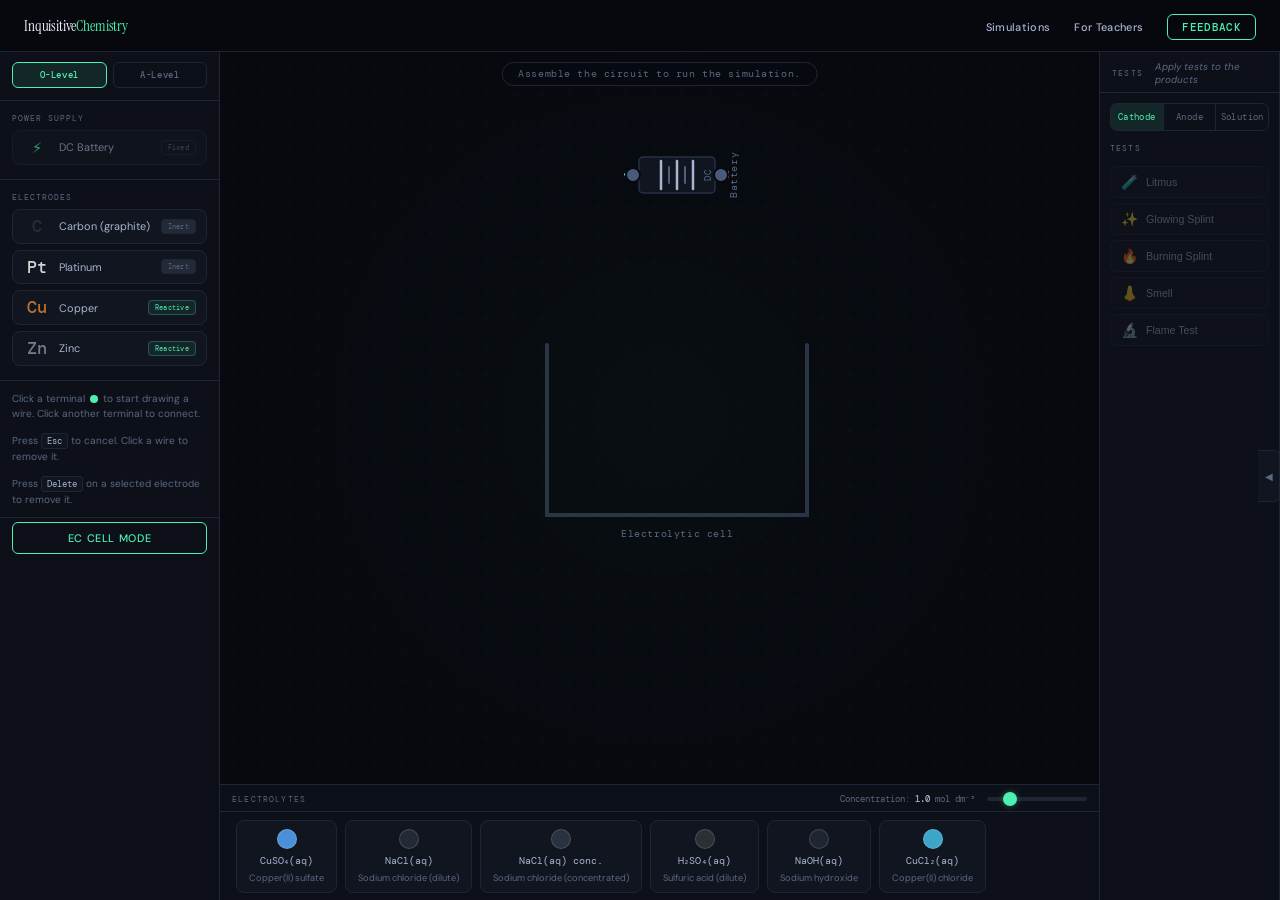
==== electrochem_lab/index.html @ 32725629 "feat: add electrochemistry lab (electrolysis & electrochemical cells) Co-Authored-By: Claude Sonnet " ====
<!DOCTYPE html>
<html lang="en">
<head>
  <meta charset="UTF-8">
  <meta name="viewport" content="width=device-width, initial-scale=1.0">
  <title>Electrochemistry Lab — InquisitiveChemistry</title>
  <link rel="preconnect" href="https://fonts.googleapis.com">
  <link rel="preconnect" href="https://fonts.gstatic.com" crossorigin>
  <link href="https://fonts.googleapis.com/css2?family=Instrument+Serif:ital@0;1&family=DM+Sans:wght@300;400;500;600&family=DM+Mono:wght@400;500&display=swap" rel="stylesheet">
  <link rel="stylesheet" href="electrochem.css">
</head>
<body>

  <!-- ── Nav ──────────────────────────────────────────────────────────────── -->
  <nav>
    <a class="nav-logo" href="../../website/index.html">Inquisitive<span>Chemistry</span></a>
    <ul class="nav-links">
      <li><a href="../../website/index.html#simulations">Simulations</a></li>
      <li><a href="../../website/index.html#teachers">For Teachers</a></li>
      <li><a class="nav-cta" href="../../website/index.html#feedback">FEEDBACK</a></li>
    </ul>
  </nav>

  <!-- ── App shell ────────────────────────────────────────────────────────── -->
  <div id="echem-app">

    <!-- ══ LEFT PANEL — Component toolbox ════════════════════════════════ -->
    <aside id="component-panel" aria-label="Circuit components">

      <!-- Level toggle -->
      <div id="level-toggle" role="group" aria-label="Curriculum level">
        <button class="level-btn active" data-level="O_LEVEL"
                aria-pressed="true">O-Level</button>
        <button class="level-btn" data-level="A_LEVEL"
                aria-pressed="false">A-Level</button>
      </div>

      <div class="panel-divider" aria-hidden="true"></div>

      <!-- Power supply (informational — battery is pre-placed on canvas) -->
      <div class="comp-group">
        <div class="comp-group-label" aria-hidden="true">Power Supply</div>
        <div class="comp-card comp-card--static" aria-label="DC Battery (pre-placed on canvas)">
          <span class="comp-symbol" style="color:#4df0b0">⚡</span>
          <span class="comp-name">DC Battery</span>
          <span class="comp-badge badge-fixed">Fixed</span>
        </div>
      </div>

      <div class="panel-divider" aria-hidden="true"></div>

      <!-- Electrode cards (populated by main.js) -->
      <div class="comp-group">
        <div class="comp-group-label" aria-hidden="true">Electrodes</div>
        <div id="comp-electrode-group" role="list"
             aria-label="Drag an electrode onto the circuit canvas"></div>
      </div>

      <div class="panel-divider" aria-hidden="true"></div>

      <!-- Hint -->
      <p class="panel-hint" id="panel-hint-wire">
        Click a terminal <span class="hint-dot"></span> to start drawing a wire.
        Click another terminal to connect.
      </p>
      <p class="panel-hint">
        Press <kbd>Esc</kbd> to cancel. Click a wire to remove it.
      </p>
      <p class="panel-hint">
        Press <kbd>Delete</kbd> on a selected electrode to remove it.
      </p>

      <!-- EC Cell mode toggle -->
      <div class="panel-divider" aria-hidden="true" id="eccell-mode-divider"></div>
      <button id="eccell-mode-btn" class="eccell-mode-btn"
              type="button" aria-pressed="false">EC Cell Mode</button>

    </aside>

    <!-- ══ CENTRE — Circuit canvas + electrolyte panel ══════════════════ -->
    <div id="center-area">

      <!-- Circuit canvas -->
      <div id="circuit-wrap" role="main" aria-label="Circuit canvas — drag components here">

        <!-- Status bar -->
        <div id="circuit-status" class="circuit-status status-hint"
             aria-live="polite" aria-atomic="true">
          Assemble the circuit to run the simulation.
        </div>

        <!-- SVG circuit board -->
        <svg id="circuit-svg"
             xmlns="http://www.w3.org/2000/svg"
             role="application"
             aria-label="Drag-and-drop circuit builder"
             tabindex="0">

          <defs>
            <!-- Glow filter for live circuit elements -->
            <filter id="glow-filter" x="-40%" y="-40%" width="180%" height="180%">
              <feGaussianBlur in="SourceGraphic" stdDeviation="4" result="blur"/>
              <feMerge>
                <feMergeNode in="blur"/>
                <feMergeNode in="SourceGraphic"/>
              </feMerge>
            </filter>
            <!-- Subtle shadow for nodes -->
            <filter id="shadow-filter" x="-20%" y="-20%" width="140%" height="140%">
              <feDropShadow dx="0" dy="2" stdDeviation="3"
                            flood-color="rgba(0,0,0,0.5)"/>
            </filter>
          </defs>

          <!-- Layers (order = z-order) -->
          <g id="beaker-layer"></g>
          <g id="wires-layer"></g>
          <g id="components-layer"></g>

          <!-- Animation canvas (Phase 4) -->
          <!-- <foreignObject id="anim-host" x="0" y="0" width="100%" height="100%">
            <canvas id="anim-canvas" xmlns="http://www.w3.org/1999/xhtml"></canvas>
          </foreignObject> -->
        </svg>

        <!-- Drop hint overlay -->
        <div id="drop-hint" hidden aria-live="assertive">
          Drop here to place electrode
        </div>

      </div><!-- /#circuit-wrap -->

      <!-- Bottom: electrolyte selection (electrolysis mode) -->
      <div id="electrolysis-panel-wrap">
        <div id="electrolyte-panel" aria-label="Electrolytes">
          <div class="panel-header-bar">
            <span class="panel-header-title">ELECTROLYTES</span>
            <label class="conc-label" for="conc-slider">
              Concentration:
              <strong id="conc-value">1.0</strong>
              <span aria-hidden="true"> mol dm⁻³</span>
            </label>
            <input type="range" id="conc-slider" class="conc-slider"
                   min="0.1" max="5.0" step="0.1" value="1.0"
                   aria-label="Electrolyte concentration in mol per cubic decimetre">
          </div>
          <div id="electrolyte-cards"
               role="list"
               aria-label="Available electrolytes">
            <!-- Rendered by ElectrolytePanel.js -->
          </div>
        </div>
      </div>

      <!-- Bottom: EC Cell half-cell selection (A-Level EC Cell mode) -->
      <div id="eccell-panel-wrap" hidden>
        <div id="eccell-panel-container" aria-label="Galvanic cell half-cells">
          <!-- Rendered by ECCellPanel.js -->
        </div>
      </div>

    </div><!-- /#center-area -->

    <!-- ══ RIGHT — Test panel ════════════════════════════════════════════ -->
    <aside id="test-panel" aria-label="Chemical tests">
      <div class="panel-header-bar">
        <span class="panel-header-title">TESTS</span>
        <span class="panel-header-hint">Apply tests to the products</span>
      </div>
      <div id="test-controls">
        <!-- Populated by TestPanel.js -->
      </div>

      <!-- Obs panel toggle tab -->
      <button id="obs-toggle" type="button"
              aria-controls="obs-panel"
              aria-expanded="false"
              title="Open observation log">◀</button>
    </aside>

    <!-- ══ FAR RIGHT — Observation log (collapsible) ══════════════════════ -->
    <aside id="obs-panel" aria-label="Observation log">
      <div id="obs-panel-inner">
        <div class="panel-header-bar">
          <span class="panel-header-title">OBSERVATION LOG</span>
        </div>

        <!-- Tabs -->
        <div id="obs-tabs" role="tablist">
          <button class="obs-tab active"
                  role="tab" aria-selected="true"
                  aria-controls="obs-observations"
                  data-tab="observations">Observations</button>
          <button class="obs-tab"
                  role="tab" aria-selected="false"
                  aria-controls="obs-equations"
                  data-tab="equations">Equations</button>
        </div>

        <div id="obs-observations" role="tabpanel" aria-live="polite">
          <!-- Populated by ObsPanel.js -->
        </div>
        <div id="obs-equations" role="tabpanel" hidden>
          <!-- Populated by ObsPanel.js -->
        </div>

        <!-- Export -->
        <div id="obs-export">
          <button class="export-btn" id="export-csv" type="button" disabled>CSV ↓</button>
          <button class="export-btn" id="export-docx" type="button" disabled>Word ↓</button>
        </div>
      </div>
    </aside>

  </div><!-- /#echem-app -->

  <!-- ── Toast container ───────────────────────────────────────────────────── -->
  <div id="toast-container" aria-live="assertive" aria-atomic="false"></div>

  <!-- ── Load diagnostic (plain script, always runs) ─────────────────────── -->
  <script>
    (function() {
      var d = document.createElement('div');
      d.id = 'load-diag';
      d.style.cssText = 'position:fixed;bottom:12px;right:12px;z-index:9999;'
        + 'background:#111;color:#4df0b0;font:11px monospace;padding:6px 10px;'
        + 'border-radius:6px;border:1px solid #333;pointer-events:none;max-width:80vw;white-space:pre-wrap;';
      var proto = location.protocol;
      if (proto === 'file:') {
        d.style.borderColor = '#ff6b6b';
        d.style.color = '#ff6b6b';
        d.textContent = 'file:// detected — modules blocked!\nOpen via: http://localhost:8080/Chem_sim/electrochem_lab/';
      } else {
        d.textContent = 'Served via HTTP ✓ — waiting for module…';
      }
      document.body.appendChild(d);
      window._loadDiag = d;

      // Catch unhandled promise rejections (fired when an imported module throws)
      window.addEventListener('unhandledrejection', function(ev) {
        d.style.borderColor = '#ff6b6b';
        d.style.color = '#ff6b6b';
        d.textContent = 'MODULE REJECTION:\n' + (ev.reason?.stack || ev.reason);
      });

      // Catch synchronous JS errors
      window.addEventListener('error', function(ev) {
        d.style.borderColor = '#ff6b6b';
        d.style.color = '#ff6b6b';
        d.textContent = 'JS ERROR:\n' + ev.message + '\n' + ev.filename + ':' + ev.lineno;
      });
    })();
  </script>

  <!-- ── Entry point ───────────────────────────────────────────────────────── -->
  <script type="module" src="js/main.js" onerror="(()=>{ const d=document.createElement('div'); d.style='position:fixed;top:60px;left:50%;transform:translateX(-50%);background:#700;color:#fff;padding:14px 22px;border-radius:8px;z-index:9999;font:13px monospace;text-align:center'; d.textContent='Module load failed — serve via HTTP. Run: python -m http.server 8080'; document.body.appendChild(d); })()"></script>

</body>
</html>
---- electrochem_lab/electrochem.css ----
/**
 * electrochem.css
 * Layout and design tokens for the Electrochemistry Lab.
 * Matches the InquisitiveChemistry design system (chem-lab.css palette).
 *
 * Layout zones (flex row):
 *   [component-panel 220px] [center-area flex:1] [test-panel 180px] [obs-panel 0→320px]
 *
 * center-area is a flex column:
 *   [circuit-wrap flex:1] [electrolyte-panel 120px]
 */

/* ── Reset ───────────────────────────────────────────────────────────────── */
*, *::before, *::after { box-sizing: border-box; margin: 0; padding: 0; }

/* ── Design tokens ────────────────────────────────────────────────────────── */
:root {
  --nav-h:          52px;

  /* Palette — identical to chem-lab */
  --bg:             #07090f;
  --surface:        #0d1018;
  --surface2:       #111520;
  --panel-border:   #1e2535;
  --border2:        #263045;
  --text:           #eef2ff;
  --text-mid:       #a8b4d0;
  --text-dim:       #5a6882;
  --accent:         #4df0b0;
  --accent2:        #38d49a;
  --glow:           rgba(77,240,176,0.15);
  --glow-strong:    rgba(77,240,176,0.35);
  --danger:         #ff6b6b;
  --btn-hover:      rgba(77,240,176,0.07);

  /* Circuit-specific */
  --wire-dead:      #3a4a66;
  --wire-live:      #4df0b0;
  --wire-preview:   rgba(77,240,176,0.55);
  --wire-selected:  #ffdd55;
  --terminal-idle:  #4a5a7a;
  --terminal-hover: #4df0b0;
  --terminal-conn:  #38d49a;
  --slot-empty:     rgba(136,153,187,0.30);
  --slot-filled:    rgba(77,240,176,0.25);
  --beaker-glass:   rgba(160,200,255,0.22);
  --beaker-live:    rgba(77,240,176,0.12);
  --electrode-live: rgba(77,240,176,0.20);

  /* Panel widths */
  --comp-panel-w:   220px;
  --test-panel-w:   180px;
  --obs-panel-w:    320px;
  --electrolyte-h:  116px;
}

/* ── Base ─────────────────────────────────────────────────────────────────── */
html, body {
  height: 100%;
  font-family: 'DM Sans', sans-serif;
  font-size: 14px;
  color: var(--text);
  background: var(--bg);
  overflow: hidden;
}

/* ── Nav bar ──────────────────────────────────────────────────────────────── */
nav {
  position: fixed; top: 0; left: 0; right: 0; z-index: 200;
  display: flex; align-items: center;
  padding: 0 24px; height: var(--nav-h);
  background: rgba(7,9,15,0.92);
  backdrop-filter: blur(16px);
  border-bottom: 1px solid var(--panel-border);
}
.nav-logo {
  font-family: 'Instrument Serif', serif;
  font-size: 1.1rem; color: var(--text);
  text-decoration: none; letter-spacing: -0.01em;
}
.nav-logo span { color: var(--accent); }
.nav-links {
  display: flex; align-items: center; gap: 24px;
  margin-left: auto; list-style: none;
}
.nav-links a {
  font-size: 0.78rem; font-weight: 500;
  color: var(--text-mid); text-decoration: none;
  letter-spacing: 0.03em; transition: color 0.18s;
}
.nav-links a:hover { color: var(--text); }
.nav-cta {
  font-family: 'DM Mono', monospace;
  font-size: 0.68rem; font-weight: 500;
  padding: 5px 14px; border-radius: 6px;
  border: 1px solid var(--accent);
  color: var(--accent) !important;
  letter-spacing: 0.06em;
  transition: background 0.18s !important;
}
.nav-cta:hover { background: var(--glow) !important; }

/* ── App shell ────────────────────────────────────────────────────────────── */
#echem-app {
  display: flex;
  height: calc(100vh - var(--nav-h));
  margin-top: var(--nav-h);
  overflow: hidden;
}

/* ═══════════════════════════════════════════════════════════════════════════
   LEFT PANEL
   ═══════════════════════════════════════════════════════════════════════════ */
#component-panel {
  width: var(--comp-panel-w);
  flex-shrink: 0;
  display: flex;
  flex-direction: column;
  gap: 0;
  background: var(--surface);
  border-right: 1px solid var(--panel-border);
  overflow-y: auto;
  overflow-x: hidden;
  padding-bottom: 16px;
}

/* Level toggle */
#level-toggle {
  display: flex;
  padding: 10px 12px 8px;
  gap: 6px;
}
.level-btn {
  flex: 1;
  font-family: 'DM Mono', monospace;
  font-size: 0.65rem;
  font-weight: 500;
  letter-spacing: 0.06em;
  padding: 6px 8px;
  border-radius: 6px;
  border: 1px solid var(--panel-border);
  background: transparent;
  color: var(--text-dim);
  cursor: pointer;
  transition: all 0.18s;
}
.level-btn.active,
.level-btn[aria-pressed="true"] {
  background: rgba(77,240,176,0.10);
  border-color: var(--accent);
  color: var(--accent);
}
.level-btn:hover:not(.active) {
  background: var(--btn-hover);
  color: var(--text-mid);
}

/* Panel sections */
.panel-divider {
  height: 1px;
  background: var(--panel-border);
  margin: 4px 0;
}
.comp-group {
  padding: 8px 12px 4px;
}
.comp-group-label {
  font-family: 'DM Mono', monospace;
  font-size: 0.58rem;
  letter-spacing: 0.12em;
  text-transform: uppercase;
  color: var(--text-dim);
  margin-bottom: 6px;
}

/* Component cards */
.comp-card {
  display: flex;
  align-items: center;
  gap: 8px;
  padding: 8px 10px;
  border-radius: 8px;
  border: 1px solid var(--panel-border);
  background: var(--surface2);
  margin-bottom: 6px;
  cursor: grab;
  user-select: none;
  transition: border-color 0.18s, background 0.18s;
}
.comp-card:hover {
  border-color: var(--accent);
  background: rgba(77,240,176,0.04);
}
.comp-card:active { cursor: grabbing; }
.comp-card--static {
  cursor: default;
  opacity: 0.6;
}
.comp-symbol {
  font-family: 'DM Mono', monospace;
  font-size: 1.2rem;
  font-weight: 500;
  line-height: 1;
  min-width: 28px;
  text-align: center;
}
.comp-name {
  flex: 1;
  font-size: 0.78rem;
  color: var(--text-mid);
  line-height: 1.3;
}
.comp-badge {
  font-family: 'DM Mono', monospace;
  font-size: 0.52rem;
  padding: 2px 6px;
  border-radius: 4px;
  letter-spacing: 0.04em;
  flex-shrink: 0;
}
.badge-inert    { background: rgba(136,153,187,0.15); color: var(--text-dim); border: 1px solid var(--panel-border); }
.badge-reactive { background: rgba(77,240,176,0.08);  color: var(--accent);   border: 1px solid rgba(77,240,176,0.25); }
.badge-fixed    { background: transparent; color: var(--text-dim); border: 1px solid var(--panel-border); }

/* Hint text */
.panel-hint {
  font-size: 0.72rem;
  color: var(--text-dim);
  line-height: 1.5;
  padding: 6px 12px;
}
.hint-dot {
  display: inline-block;
  width: 8px; height: 8px;
  border-radius: 50%;
  background: var(--accent);
  vertical-align: middle;
  margin: 0 2px;
}
kbd {
  font-family: 'DM Mono', monospace;
  font-size: 0.65rem;
  padding: 1px 5px;
  border-radius: 3px;
  border: 1px solid var(--panel-border);
  background: var(--surface2);
  color: var(--text-mid);
}

/* ═══════════════════════════════════════════════════════════════════════════
   CENTRE AREA
   ═══════════════════════════════════════════════════════════════════════════ */
#center-area {
  flex: 1;
  display: flex;
  flex-direction: column;
  overflow: hidden;
  min-width: 0;
}

/* ── Circuit canvas ───────────────────────────────────────────────────────── */
#circuit-wrap {
  flex: 1;
  position: relative;
  overflow: hidden;
  background:
    radial-gradient(circle at 50% 50%, rgba(77,240,176,0.025) 0%, transparent 70%),
    var(--bg);
  /* Subtle dot grid */
  background-image:
    radial-gradient(circle, rgba(77,240,176,0.04) 1px, transparent 1px),
    radial-gradient(circle at 50% 50%, rgba(77,240,176,0.025) 0%, transparent 70%);
  background-size: 28px 28px, 100% 100%;
}

#circuit-svg {
  display: block;
  width: 100%;
  height: 100%;
  outline: none;
}

/* Status bar (floats inside circuit wrap) */
.circuit-status {
  position: absolute;
  top: 10px;
  left: 50%;
  transform: translateX(-50%);
  font-family: 'DM Mono', monospace;
  font-size: 0.68rem;
  letter-spacing: 0.06em;
  padding: 5px 16px;
  border-radius: 20px;
  pointer-events: none;
  z-index: 10;
  transition: all 0.25s;
  white-space: nowrap;
}
.status-hint {
  background: rgba(7,9,15,0.80);
  border: 1px solid var(--panel-border);
  color: var(--text-dim);
}
.status-ok {
  background: rgba(77,240,176,0.12);
  border: 1px solid rgba(77,240,176,0.40);
  color: var(--accent);
}

/* Drop hint overlay */
#drop-hint {
  position: absolute;
  inset: 0;
  display: flex;
  align-items: center;
  justify-content: center;
  font-family: 'DM Mono', monospace;
  font-size: 0.9rem;
  letter-spacing: 0.08em;
  color: var(--accent);
  border: 2px dashed rgba(77,240,176,0.35);
  background: rgba(7,9,15,0.55);
  pointer-events: none;
  z-index: 20;
}
#drop-hint[hidden] { display: none; }

/* ── Electrolyte panel ───────────────────────────────────────────────────── */
#electrolyte-panel {
  height: var(--electrolyte-h);
  flex-shrink: 0;
  background: var(--surface);
  border-top: 1px solid var(--panel-border);
  display: flex;
  flex-direction: column;
  overflow: hidden;
}
#electrolyte-cards {
  flex: 1;
  display: flex;
  align-items: center;
  gap: 8px;
  padding: 0 16px;
  overflow-x: auto;
  scroll-behavior: smooth;
}
.placeholder-text {
  font-size: 0.75rem;
  color: var(--text-dim);
  font-style: italic;
  padding: 8px 4px;
}

/* Panel header bar (shared) */
.panel-header-bar {
  display: flex;
  align-items: center;
  gap: 12px;
  padding: 8px 12px 6px;
  border-bottom: 1px solid var(--panel-border);
  flex-shrink: 0;
}
.panel-header-title {
  font-family: 'DM Mono', monospace;
  font-size: 0.60rem;
  letter-spacing: 0.14em;
  text-transform: uppercase;
  color: var(--text-dim);
}
.panel-header-hint {
  font-size: 0.70rem;
  color: var(--text-dim);
  margin-left: auto;
  font-style: italic;
}

/* ═══════════════════════════════════════════════════════════════════════════
   TEST PANEL (right)
   ═══════════════════════════════════════════════════════════════════════════ */
#test-panel {
  width: var(--test-panel-w);
  flex-shrink: 0;
  display: flex;
  flex-direction: column;
  background: var(--surface);
  border-left: 1px solid var(--panel-border);
  position: relative;  /* for obs-toggle positioning */
}
#test-controls {
  flex: 1;
  padding: 12px;
  overflow-y: auto;
}

/* Obs toggle tab — stuck to right edge of test panel */
#obs-toggle {
  position: absolute;
  right: -1px;
  top: 50%;
  transform: translateY(-50%);
  width: 22px;
  height: 52px;
  background: var(--surface2);
  border: 1px solid var(--panel-border);
  border-left: none;
  border-radius: 0 6px 6px 0;
  color: var(--text-dim);
  font-size: 0.7rem;
  cursor: pointer;
  z-index: 10;
  display: flex;
  align-items: center;
  justify-content: center;
  transition: color 0.18s, background 0.18s;
}
#obs-toggle:hover {
  color: var(--accent);
  background: rgba(77,240,176,0.06);
}

/* ═══════════════════════════════════════════════════════════════════════════
   OBS PANEL (far right, collapsible)
   ═══════════════════════════════════════════════════════════════════════════ */
#obs-panel {
  width: 0;
  flex-shrink: 0;
  overflow: hidden;
  transition: width 0.25s ease;
  background: var(--surface);
  border-left: 1px solid var(--panel-border);
}
#obs-panel.open {
  width: var(--obs-panel-w);
}
#obs-panel-inner {
  width: var(--obs-panel-w);
  height: 100%;
  display: flex;
  flex-direction: column;
  overflow: hidden;
}

/* Obs tabs */
#obs-tabs {
  display: flex;
  border-bottom: 1px solid var(--panel-border);
  flex-shrink: 0;
}
.obs-tab {
  flex: 1;
  font-family: 'DM Mono', monospace;
  font-size: 0.62rem;
  letter-spacing: 0.06em;
  padding: 8px 4px;
  background: transparent;
  border: none;
  color: var(--text-dim);
  cursor: pointer;
  border-bottom: 2px solid transparent;
  transition: color 0.18s, border-color 0.18s;
}
.obs-tab.active,
.obs-tab[aria-selected="true"] {
  color: var(--accent);
  border-bottom-color: var(--accent);
}
.obs-tab:hover:not(.active) { color: var(--text-mid); }

/* Obs tabpanels */
#obs-observations,
#obs-equations {
  flex: 1;
  overflow-y: auto;
  padding: 12px;
}

/* Export buttons */
#obs-export {
  flex-shrink: 0;
  display: flex;
  gap: 8px;
  padding: 10px 12px;
  border-top: 1px solid var(--panel-border);
}
.export-btn {
  flex: 1;
  font-family: 'DM Mono', monospace;
  font-size: 0.65rem;
  letter-spacing: 0.06em;
  padding: 7px 10px;
  border-radius: 6px;
  border: 1px solid var(--panel-border);
  background: transparent;
  color: var(--text-mid);
  cursor: pointer;
  transition: all 0.18s;
}
.export-btn:not(:disabled):hover {
  border-color: var(--accent);
  color: var(--accent);
  background: rgba(77,240,176,0.05);
}
.export-btn:disabled { opacity: 0.35; cursor: not-allowed; }

/* ═══════════════════════════════════════════════════════════════════════════
   SVG CIRCUIT ELEMENTS
   ═══════════════════════════════════════════════════════════════════════════ */

/* ── Battery ─────────────────────────────────────────────────────────────── */
.battery-body {
  fill: var(--surface2);
  stroke: var(--border2);
  stroke-width: 1.5;
}
.battery-line-long {
  stroke: var(--text-mid);
  stroke-width: 2.5;
  stroke-linecap: round;
}
.battery-line-short {
  stroke: var(--text-dim);
  stroke-width: 1.8;
  stroke-linecap: round;
}
.battery-lead {
  stroke: var(--text-dim);
  stroke-width: 1.5;
}
.battery-dc-label {
  font-family: 'DM Mono', monospace;
  font-size: 9px;
  fill: var(--text-dim);
  text-anchor: middle;
  letter-spacing: 0.06em;
}
.battery-pole-label {
  font-family: 'DM Mono', monospace;
  font-size: 14px;
  font-weight: 600;
  text-anchor: middle;
}
.pole-pos { fill: var(--accent); }
.pole-neg { fill: var(--danger); }

/* ── Electrode ───────────────────────────────────────────────────────────── */
.electrode-rod {
  /* fill set inline from electrodeData.colour */
  stroke: rgba(255,255,255,0.12);
  stroke-width: 1;
}
.electrode-symbol-label {
  font-family: 'DM Mono', monospace;
  font-size: 16px;
  font-weight: 500;
  fill: var(--text);
}
.electrode-name-label {
  font-family: 'DM Sans', sans-serif;
  font-size: 9px;
  fill: var(--text-dim);
}
.polarity-label {
  font-family: 'DM Mono', monospace;
  font-size: 9px;
  fill: var(--accent);
}
.electrode-drag-handle {
  cursor: grab;
}
.electrode-drag-handle:active { cursor: grabbing; }

/* rod_bottom indicator (shows when not submerged) */
.rod-bottom-indicator {
  fill: none;
  stroke: var(--text-dim);
  stroke-width: 1.5;
  stroke-dasharray: 4 3;
  opacity: 0.6;
}
.rod-bottom-indicator.rod-bottom-submerged {
  stroke: var(--accent);
  stroke-dasharray: none;
  opacity: 1;
}
.electrode-node.electrode-submerged .electrode-rod {
  filter: drop-shadow(0 0 4px var(--accent));
}

/* ── Beaker ──────────────────────────────────────────────────────────────── */
.beaker-glass-wall {
  stroke: var(--beaker-glass);
  stroke-width: 4;
}
.beaker-electrolyte-label {
  font-family: 'DM Mono', monospace;
  font-size: 11px;
  fill: rgba(255,255,255,0.55);
  text-anchor: middle;
}
.beaker-node.beaker-live .beaker-glass-wall {
  stroke: rgba(77,240,176,0.35);
  filter: url(#glow-filter);
}

/* ── Shared node styles ──────────────────────────────────────────────────── */
.node-label {
  font-family: 'DM Mono', monospace;
  font-size: 10px;
  fill: var(--text-dim);
  text-anchor: middle;
  letter-spacing: 0.06em;
}

/* Terminal dots */
.terminal-dot {
  fill: var(--terminal-idle);
  stroke: var(--bg);
  stroke-width: 2;
  cursor: crosshair;
  transition: fill 0.15s;
}
.terminal-dot:hover { fill: var(--terminal-hover); }
.terminal-dot.terminal-connected { fill: var(--terminal-conn); }

/* Node highlight (while wire draw is hovering) */
.circuit-node.node-highlight .terminal-dot { fill: var(--accent); }

/* Live state (circuit closed) */
.circuit-node.node-live .battery-body {
  stroke: rgba(77,240,176,0.45);
  filter: url(#glow-filter);
}
.electrode-node.node-live .electrode-rod {
  filter: url(#glow-filter);
}
.electrode-node.polarity-anode  .polarity-label { fill: var(--danger); }
.electrode-node.polarity-cathode .polarity-label { fill: var(--accent); }

/* ── Wires ───────────────────────────────────────────────────────────────── */
.wire-dead {
  stroke: var(--wire-dead);
}
.wire-live {
  stroke: var(--wire-live);
  filter: url(#glow-filter);
}
.wire-selected {
  stroke: var(--wire-selected);
}
.wire-preview {
  stroke: var(--wire-preview);
  stroke-dasharray: 8 5;
  animation: wire-march 0.6s linear infinite;
}
@keyframes wire-march {
  to { stroke-dashoffset: -13; }
}

/* ═══════════════════════════════════════════════════════════════════════════
   DRAG GHOST
   ═══════════════════════════════════════════════════════════════════════════ */
.drag-ghost {
  position: fixed;
  z-index: 9999;
  pointer-events: none;
  width: 32px; height: 32px;
  display: flex; align-items: center; justify-content: center;
  font-family: 'DM Mono', monospace;
  font-size: 0.9rem;
  font-weight: 500;
  color: var(--accent);
  background: rgba(7,9,15,0.88);
  border: 1px solid var(--accent);
  border-radius: 6px;
  box-shadow: 0 0 12px var(--glow-strong);
  transform: translate(-2px, -2px);
}

/* ═══════════════════════════════════════════════════════════════════════════
   TOASTS
   ═══════════════════════════════════════════════════════════════════════════ */
#toast-container {
  position: fixed;
  bottom: 24px;
  left: 50%;
  transform: translateX(-50%);
  display: flex;
  flex-direction: column;
  align-items: center;
  gap: 8px;
  z-index: 500;
  pointer-events: none;
}
.toast {
  font-size: 0.78rem;
  padding: 8px 20px;
  border-radius: 20px;
  background: rgba(5,7,12,0.95);
  border: 1px solid var(--panel-border);
  color: var(--text-mid);
  opacity: 0;
  transform: translateY(8px);
  transition: opacity 0.22s, transform 0.22s;
  max-width: 380px;
  text-align: center;
}
.toast.toast-visible {
  opacity: 1;
  transform: translateY(0);
}

/* ═══════════════════════════════════════════════════════════════════════════
   PHASE 4 — ELECTROLYTE PANEL
   ═══════════════════════════════════════════════════════════════════════════ */

/* Concentration slider row in panel-header-bar */
.conc-label {
  font-family: 'DM Mono', monospace;
  font-size: 0.65rem;
  color: var(--text-dim);
  margin-left: auto;
  display: flex;
  align-items: center;
  gap: 5px;
  flex-shrink: 0;
}
.conc-label strong { color: var(--text-mid); font-weight: 500; }

.conc-slider {
  -webkit-appearance: none;
  appearance: none;
  width: 100px;
  height: 4px;
  border-radius: 2px;
  background: var(--panel-border);
  outline: none;
  cursor: pointer;
  flex-shrink: 0;
}
.conc-slider::-webkit-slider-thumb {
  -webkit-appearance: none;
  appearance: none;
  width: 14px; height: 14px;
  border-radius: 50%;
  background: var(--accent);
  cursor: pointer;
  box-shadow: 0 0 6px var(--glow-strong);
}
.conc-slider::-moz-range-thumb {
  width: 14px; height: 14px;
  border-radius: 50%;
  border: none;
  background: var(--accent);
  cursor: pointer;
}
.conc-slider:focus-visible {
  outline: 2px solid var(--accent);
  outline-offset: 4px;
}

/* Electrolyte cards */
.elec-card {
  display: flex;
  flex-direction: column;
  align-items: center;
  gap: 5px;
  min-width: 100px;
  padding: 8px 12px;
  border-radius: 8px;
  border: 1px solid var(--panel-border);
  background: var(--surface2);
  cursor: pointer;
  user-select: none;
  flex-shrink: 0;
  transition: border-color 0.18s, background 0.18s;
}
.elec-card:hover {
  border-color: var(--border2);
  background: rgba(77,240,176,0.03);
}
.elec-card--selected {
  border-color: var(--accent);
  background: rgba(77,240,176,0.07);
  box-shadow: 0 0 0 1px rgba(77,240,176,0.25);
}
.elec-colour-dot {
  width: 20px; height: 20px;
  border-radius: 50%;
  border: 1px solid rgba(255,255,255,0.15);
  flex-shrink: 0;
}
.elec-formula {
  font-family: 'DM Mono', monospace;
  font-size: 0.70rem;
  color: var(--text-mid);
  text-align: center;
  white-space: nowrap;
}
.elec-name {
  font-size: 0.66rem;
  color: var(--text-dim);
  text-align: center;
  line-height: 1.3;
}

/* ═══════════════════════════════════════════════════════════════════════════
   PHASE 4 — TEST PANEL
   ═══════════════════════════════════════════════════════════════════════════ */

#test-controls {
  flex: 1;
  display: flex;
  flex-direction: column;
  gap: 10px;
  padding: 10px;
  overflow-y: auto;
}

/* Target selector */
.test-target-group {
  display: flex;
  border-radius: 7px;
  overflow: hidden;
  border: 1px solid var(--panel-border);
  flex-shrink: 0;
}
.target-btn {
  flex: 1;
  font-family: 'DM Mono', monospace;
  font-size: 0.62rem;
  letter-spacing: 0.04em;
  padding: 7px 4px;
  background: transparent;
  border: none;
  border-right: 1px solid var(--panel-border);
  color: var(--text-dim);
  cursor: pointer;
  transition: background 0.18s, color 0.18s;
}
.target-btn:last-child { border-right: none; }
.target-btn.active {
  background: rgba(77,240,176,0.10);
  color: var(--accent);
}
.target-btn:hover:not(.active) { background: var(--btn-hover); color: var(--text-mid); }

/* Section label inside test panel */
.test-section-label {
  font-family: 'DM Mono', monospace;
  font-size: 0.58rem;
  letter-spacing: 0.14em;
  text-transform: uppercase;
  color: var(--text-dim);
  padding: 2px 0;
}

/* Test buttons */
.test-buttons {
  display: flex;
  flex-direction: column;
  gap: 5px;
  flex-shrink: 0;
}
.test-btn {
  display: flex;
  align-items: center;
  gap: 8px;
  padding: 8px 10px;
  border-radius: 7px;
  border: 1px solid var(--panel-border);
  background: var(--surface2);
  color: var(--text-mid);
  font-size: 0.76rem;
  cursor: pointer;
  transition: border-color 0.18s, background 0.18s, color 0.18s;
  text-align: left;
}
.test-btn:not(:disabled):hover {
  border-color: var(--accent);
  background: rgba(77,240,176,0.04);
  color: var(--text);
}
.test-btn:disabled {
  opacity: 0.35;
  cursor: not-allowed;
}
.test-btn-symbol {
  font-size: 1rem;
  line-height: 1;
  flex-shrink: 0;
}

/* Result card */
.test-result {
  border-radius: 8px;
  padding: 10px 12px;
  border: 1px solid var(--panel-border);
  background: var(--surface2);
  font-size: 0.78rem;
  line-height: 1.5;
  flex-shrink: 0;
  transition: border-color 0.2s;
}
.test-result--hidden { display: none; }
.test-result--positive {
  border-color: rgba(77,240,176,0.45);
  background: rgba(77,240,176,0.05);
}
.test-result--negative {
  border-color: rgba(136,153,187,0.35);
}
.test-result--na {
  border-color: rgba(136,153,187,0.20);
  opacity: 0.7;
}
.result-label-row {
  display: flex;
  align-items: center;
  gap: 6px;
  margin-bottom: 5px;
}
.result-dot {
  width: 7px; height: 7px;
  border-radius: 50%;
  background: var(--text-dim);
  flex-shrink: 0;
}
.test-result--positive .result-dot { background: var(--accent); }
.test-result--negative .result-dot { background: var(--text-dim); }
.result-label {
  font-family: 'DM Mono', monospace;
  font-size: 0.60rem;
  letter-spacing: 0.10em;
  text-transform: uppercase;
  color: var(--text-dim);
}
.result-observation {
  color: var(--text-mid);
  font-size: 0.76rem;
  line-height: 1.5;
}

/* ═══════════════════════════════════════════════════════════════════════════
   PHASE 4 — OBSERVATION LOG
   ═══════════════════════════════════════════════════════════════════════════ */

#obs-observations,
#obs-equations {
  flex: 1;
  overflow-y: auto;
  padding: 10px 12px;
  display: flex;
  flex-direction: column;
  gap: 0;
}

/* Run block */
.obs-run-block { padding: 6px 0 8px; }
.obs-run-divider {
  height: 1px;
  background: var(--panel-border);
  margin: 8px 0;
}
.obs-run-header {
  display: flex;
  align-items: baseline;
  gap: 8px;
  flex-wrap: wrap;
  margin-bottom: 5px;
}
.obs-run-time {
  font-family: 'DM Mono', monospace;
  font-size: 0.60rem;
  color: var(--text-dim);
  flex-shrink: 0;
}
.obs-run-ctx {
  font-size: 0.70rem;
  color: var(--text-mid);
  line-height: 1.3;
}

/* Observation list */
.obs-list {
  list-style: none;
  padding: 0;
  display: flex;
  flex-direction: column;
  gap: 4px;
}
.obs-item {
  font-size: 0.76rem;
  color: var(--text-mid);
  line-height: 1.4;
  padding-left: 10px;
  position: relative;
}
.obs-item::before {
  content: '·';
  position: absolute;
  left: 0;
  color: var(--accent);
}

/* Test result entries */
.obs-test-entry {
  display: flex;
  flex-direction: column;
  gap: 3px;
  padding: 5px 0 5px 10px;
  border-left: 2px solid var(--panel-border);
  margin: 4px 0;
}
.obs-test--positive { border-left-color: var(--accent); }
.obs-test--negative { border-left-color: var(--text-dim); }
.obs-test-tag {
  font-family: 'DM Mono', monospace;
  font-size: 0.60rem;
  color: var(--text-dim);
  letter-spacing: 0.04em;
}
.obs-test-text {
  font-size: 0.74rem;
  color: var(--text-mid);
  line-height: 1.4;
}

/* Equation rows */
.eq-row {
  display: flex;
  flex-direction: column;
  gap: 2px;
  margin-bottom: 6px;
}
.eq-label {
  font-family: 'DM Mono', monospace;
  font-size: 0.60rem;
  color: var(--text-dim);
  letter-spacing: 0.06em;
  text-transform: uppercase;
}
.eq-text {
  font-family: 'DM Mono', monospace;
  font-size: 0.76rem;
  color: var(--text-mid);
  background: rgba(255,255,255,0.03);
  border: 1px solid var(--panel-border);
  border-radius: 4px;
  padding: 4px 8px;
  line-height: 1.4;
  white-space: pre-wrap;
  word-break: break-word;
}

/* ═══════════════════════════════════════════════════════════════════════════
   PHASE 5 — EXPORT ENHANCEMENTS
   ═══════════════════════════════════════════════════════════════════════════ */

/* Second export button (Word) — same base style as CSV btn, inherited from
   .export-btn in Phase 4 section above. Only need gap here.              */
#obs-export {
  display: flex;
  gap: 8px;
}

.eq-overall {
  margin-top: 6px;
  padding-top: 6px;
  border-top: 1px dashed var(--panel-border);
}

/* ═══════════════════════════════════════════════════════════════════════════
   PHASE 6 — EC CELL MODE
   ═══════════════════════════════════════════════════════════════════════════ */

/* ── EC Cell mode toggle button (left panel) ──────────────────────────── */
.eccell-mode-btn {
  display: block;
  width: calc(100% - 24px);
  margin: 0 12px;
  padding: 8px 12px;
  background: transparent;
  border: 1px solid var(--accent);
  border-radius: 6px;
  color: var(--accent);
  font-family: 'DM Sans', sans-serif;
  font-size: 0.78rem;
  font-weight: 500;
  letter-spacing: 0.06em;
  text-transform: uppercase;
  cursor: pointer;
  transition: background 0.15s, color 0.15s;
}
.eccell-mode-btn:hover   { background: rgba(77,240,176,0.10); }
.eccell-mode-btn.active  { background: var(--accent); color: #07090f; }

/* ── ECCellPanel — two-column half-cell selector ─────────────────────── */
.eccell-panel {
  display: flex;
  gap: 12px;
  padding: 10px 14px;
  overflow-x: auto;
}

.eccell-half {
  flex: 1 1 180px;
  min-width: 160px;
  display: flex;
  flex-direction: column;
  gap: 8px;
}

.eccell-half-title {
  font-family: 'DM Mono', monospace;
  font-size: 0.62rem;
  font-weight: 500;
  letter-spacing: 0.08em;
  text-transform: uppercase;
  color: var(--text-dim);
  margin: 0;
}

.eccell-cards {
  display: flex;
  flex-direction: column;
  gap: 6px;
  overflow-y: auto;
  max-height: 200px;
}

/* Half-cell pair card */
.eccell-pair-card {
  display: grid;
  grid-template-areas:
    "badge label"
    "badge formula";
  grid-template-columns: 52px 1fr;
  gap: 2px 8px;
  padding: 8px 10px;
  background: var(--surface);
  border: 1px solid var(--panel-border);
  border-left: 3px solid var(--pair-colour, var(--accent));
  border-radius: 6px;
  cursor: pointer;
  transition: border-color 0.15s, background 0.15s;
  user-select: none;
}
.eccell-pair-card:hover {
  background: rgba(77,240,176,0.05);
  border-color: rgba(77,240,176,0.30);
}
.eccell-pair-card--selected {
  border-color: var(--accent);
  background: rgba(77,240,176,0.08);
}

.eccell-e0-badge {
  grid-area: badge;
  align-self: center;
  font-family: 'DM Mono', monospace;
  font-size: 0.70rem;
  font-weight: 500;
  color: var(--accent);
  text-align: center;
  background: rgba(77,240,176,0.08);
  border: 1px solid rgba(77,240,176,0.20);
  border-radius: 4px;
  padding: 3px 4px;
}
.eccell-pair-label {
  grid-area: label;
  font-family: 'DM Mono', monospace;
  font-size: 0.82rem;
  font-weight: 500;
  color: var(--text-main);
}
.eccell-pair-formula {
  grid-area: formula;
  font-size: 0.67rem;
  color: var(--text-dim);
  letter-spacing: 0.02em;
}

/* Concentration row inside each half-cell column */
.eccell-conc-row {
  display: flex;
  align-items: center;
  gap: 6px;
  flex-wrap: wrap;
}
.eccell-conc-label { font-family: 'DM Mono', monospace; font-size: 0.70rem; color: var(--text-dim); }
.eccell-slider { flex: 1; accent-color: var(--accent); }
.eccell-conc-value { font-family: 'DM Mono', monospace; font-size: 0.78rem; color: var(--accent); }
.eccell-conc-unit  { font-size: 0.68rem; color: var(--text-dim); }

/* ── EC Cell SVG canvas elements ──────────────────────────────────────── */

/* Voltmeter */
.voltmeter-body {
  fill: var(--surface);
  stroke: #4df0b0;
  stroke-width: 2;
}
.voltmeter-symbol {
  font-family: 'Instrument Serif', serif;
  font-size: 18px;
  fill: var(--accent);
  font-style: italic;
}
.voltmeter-emf {
  font-family: 'DM Mono', monospace;
  font-size: 9px;
  fill: var(--text-mid);
}
.voltmeter-lead  { stroke: var(--accent); stroke-width: 2; }
.voltmeter-polarity { font-family: 'DM Mono', monospace; font-size: 9px; fill: var(--text-dim); }
.voltmeter-node.voltmeter-live .voltmeter-body { filter: url(#glow-filter); }
.voltmeter-node.voltmeter-live .voltmeter-emf  { fill: var(--accent); }

/* Salt bridge */
.salt-bridge-outer { fill: #2a3040; stroke: #4a5568; stroke-width: 1.5; }
.salt-bridge-inner { fill: rgba(200,220,255,0.08); }
.salt-bridge-label {
  font-family: 'DM Mono', monospace;
  font-size: 10px;
  fill: var(--text-dim);
  letter-spacing: 0.04em;
  text-transform: uppercase;
}

/* EC Cell electrode rods (static, driven by selection) */
.eccell-rod-rect {
  stroke: rgba(255,255,255,0.15);
  stroke-width: 1;
  rx: 3;
}
.eccell-rod-symbol {
  font-family: 'DM Mono', monospace;
  font-size: 11px;
  font-weight: 500;
  fill: rgba(255,255,255,0.75);
  pointer-events: none;
}
.eccell-rod-polarity {
  font-family: 'DM Mono', monospace;
  font-size: 10px;
  fill: var(--text-dim);
  pointer-events: none;
}
.eccell-rod--anode   .eccell-rod-polarity { fill: #ff7f7f; }
.eccell-rod--cathode .eccell-rod-polarity { fill: var(--accent); }

/* EC Cell wire connections */
.eccell-wire {
  fill: none;
  stroke: var(--accent);
  stroke-width: 2;
  opacity: 0.7;
}

/* ── ECCellCanvas panel wrap ──────────────────────────────────────────── */
#eccell-panel-wrap {
  /* matches #electrolysis-panel-wrap / #electrolyte-panel dimensions */
  overflow: auto;
}

/* ═══════════════════════════════════════════════════════════════════════════
   ACCESSIBILITY
   ═══════════════════════════════════════════════════════════════════════════ */
.sr-only {
  position: absolute; width: 1px; height: 1px;
  padding: 0; margin: -1px; overflow: hidden;
  clip: rect(0,0,0,0); white-space: nowrap; border: 0;
}

/* Focus rings */
:focus-visible {
  outline: 2px solid var(--accent);
  outline-offset: 2px;
}
.comp-card:focus-visible {
  border-color: var(--accent);
  outline: none;
  box-shadow: 0 0 0 2px rgba(77,240,176,0.30);
}
#circuit-svg:focus-visible {
  outline: none;
  box-shadow: inset 0 0 0 2px rgba(77,240,176,0.20);
}
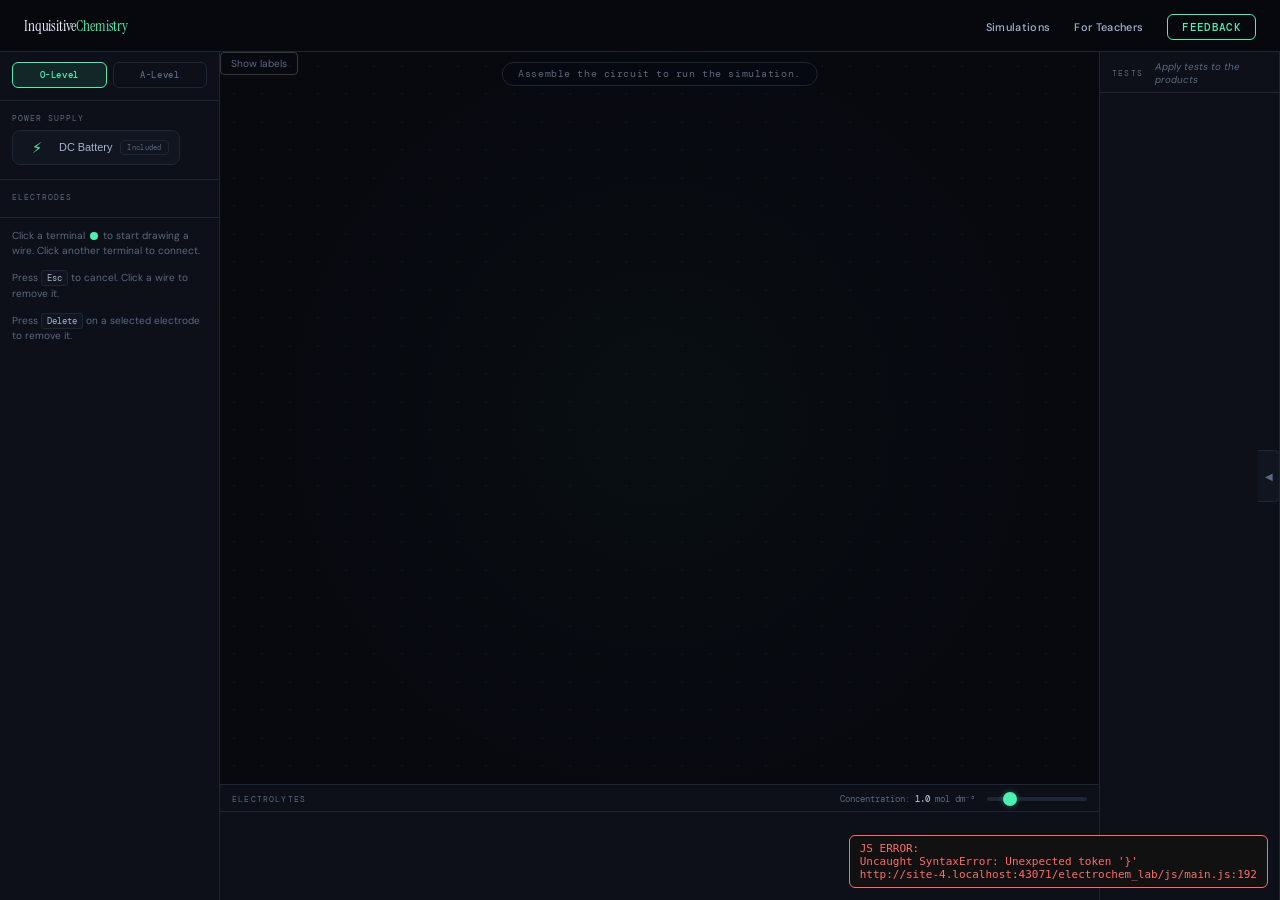
==== commit 3d2a2913: "feat(electrochem): battery toggle, galvanic cell mode, expanded electrodes - Replace EC Cell mode wi" ====
--- a/electrochem_lab/index.html
+++ b/electrochem_lab/index.html
@@ -37,14 +37,15 @@
 
       <div class="panel-divider" aria-hidden="true"></div>
 
-      <!-- Power supply (informational — battery is pre-placed on canvas) -->
+      <!-- Power supply toggle -->
       <div class="comp-group">
         <div class="comp-group-label" aria-hidden="true">Power Supply</div>
-        <div class="comp-card comp-card--static" aria-label="DC Battery (pre-placed on canvas)">
+        <button id="battery-toggle" class="comp-card battery-toggle-card" aria-pressed="true"
+                type="button" title="Toggle DC battery (off = galvanic cell / electrochemical cell)">
           <span class="comp-symbol" style="color:#4df0b0">⚡</span>
           <span class="comp-name">DC Battery</span>
-          <span class="comp-badge badge-fixed">Fixed</span>
-        </div>
+          <span class="comp-badge badge-fixed" id="battery-badge">Included</span>
+        </button>
       </div>
 
       <div class="panel-divider" aria-hidden="true"></div>
@@ -70,10 +71,7 @@
         Press <kbd>Delete</kbd> on a selected electrode to remove it.
       </p>
 
-      <!-- EC Cell mode toggle -->
-      <div class="panel-divider" aria-hidden="true" id="eccell-mode-divider"></div>
-      <button id="eccell-mode-btn" class="eccell-mode-btn"
-              type="button" aria-pressed="false">EC Cell Mode</button>
+
 
     </aside>
 
@@ -84,9 +82,16 @@
       <div id="circuit-wrap" role="main" aria-label="Circuit canvas — drag components here">
 
         <!-- Status bar -->
-        <div id="circuit-status" class="circuit-status status-hint"
-             aria-live="polite" aria-atomic="true">
-          Assemble the circuit to run the simulation.
+        <div id="circuit-status-row" class="circuit-status-row">
+          <div id="circuit-status" class="circuit-status status-hint"
+               aria-live="polite" aria-atomic="true">
+            Assemble the circuit to run the simulation.
+          </div>
+          <button id="polarity-toggle" class="polarity-toggle-btn"
+                  type="button" aria-pressed="false"
+                  title="Show/hide anode and cathode labels">
+            Show labels
+          </button>
         </div>
 
         <!-- SVG circuit board -->
@@ -150,14 +155,7 @@
             <!-- Rendered by ElectrolytePanel.js -->
           </div>
         </div>
-      </div>
-
-      <!-- Bottom: EC Cell half-cell selection (A-Level EC Cell mode) -->
-      <div id="eccell-panel-wrap" hidden>
-        <div id="eccell-panel-container" aria-label="Galvanic cell half-cells">
-          <!-- Rendered by ECCellPanel.js -->
-        </div>
-      </div>
+      </div><!-- /#electrolysis-panel-wrap -->
 
     </div><!-- /#center-area -->
 
--- a/electrochem_lab/electrochem.css
+++ b/electrochem_lab/electrochem.css
@@ -563,24 +563,46 @@
   font-family: 'DM Mono', monospace;
   font-size: 9px;
   fill: var(--accent);
-}
+  /* hidden by default — revealed when #circuit-svg has .show-polarity */
+  display: none;
+}
+#circuit-svg.show-polarity .polarity-label { display: block; }
 .electrode-drag-handle {
   cursor: grab;
 }
 .electrode-drag-handle:active { cursor: grabbing; }
 
-/* rod_bottom indicator (shows when not submerged) */
-.rod-bottom-indicator {
-  fill: none;
-  stroke: var(--text-dim);
-  stroke-width: 1.5;
-  stroke-dasharray: 4 3;
-  opacity: 0.6;
-}
-.rod-bottom-indicator.rod-bottom-submerged {
-  stroke: var(--accent);
-  stroke-dasharray: none;
-  opacity: 1;
+/* Polarity toggle button (next to status bar) */
+.circuit-status-row {
+  display: flex;
+  align-items: center;
+  gap: 8px;
+}
+.circuit-status-row .circuit-status {
+  flex: 1;
+  margin: 0;  /* override any standalone margin */
+}
+.polarity-toggle-btn {
+  flex-shrink: 0;
+  padding: 4px 10px;
+  background: transparent;
+  border: 1px solid rgba(255,255,255,0.18);
+  border-radius: 4px;
+  color: var(--text-dim);
+  font-family: 'DM Sans', sans-serif;
+  font-size: 0.72rem;
+  cursor: pointer;
+  white-space: nowrap;
+  transition: border-color 0.15s, color 0.15s;
+}
+.polarity-toggle-btn:hover {
+  border-color: var(--accent);
+  color: var(--accent);
+}
+.polarity-toggle-btn[aria-pressed="true"] {
+  border-color: var(--accent);
+  color: var(--accent);
+  background: rgba(77,240,176,0.08);
 }
 .electrode-node.electrode-submerged .electrode-rod {
   filter: drop-shadow(0 0 4px var(--accent));
@@ -1073,26 +1095,23 @@
    PHASE 6 — EC CELL MODE
    ═══════════════════════════════════════════════════════════════════════════ */
 
-/* ── EC Cell mode toggle button (left panel) ──────────────────────────── */
-.eccell-mode-btn {
-  display: block;
-  width: calc(100% - 24px);
-  margin: 0 12px;
-  padding: 8px 12px;
-  background: transparent;
-  border: 1px solid var(--accent);
-  border-radius: 6px;
-  color: var(--accent);
-  font-family: 'DM Sans', sans-serif;
-  font-size: 0.78rem;
-  font-weight: 500;
-  letter-spacing: 0.06em;
-  text-transform: uppercase;
+/* ── Battery toggle card (Power Supply group in left panel) ───────────── */
+.battery-toggle-card {
   cursor: pointer;
-  transition: background 0.15s, color 0.15s;
-}
-.eccell-mode-btn:hover   { background: rgba(77,240,176,0.10); }
-.eccell-mode-btn.active  { background: var(--accent); color: #07090f; }
+  transition: opacity 0.2s, border-color 0.2s;
+}
+.battery-toggle-card[aria-pressed="false"] {
+  opacity: 0.45;
+}
+.battery-toggle-card[aria-pressed="false"] #battery-badge {
+  background: rgba(255, 107, 107, 0.15);
+  color: #ff6b6b;
+  border-color: rgba(255, 107, 107, 0.3);
+}
+.battery-toggle-card[aria-pressed="false"] .comp-name {
+  text-decoration: line-through;
+  color: var(--text-dim);
+}
 
 /* ── ECCellPanel — two-column half-cell selector ─────────────────────── */
 .eccell-panel {
@@ -1258,12 +1277,6 @@
   opacity: 0.7;
 }
 
-/* ── ECCellCanvas panel wrap ──────────────────────────────────────────── */
-#eccell-panel-wrap {
-  /* matches #electrolysis-panel-wrap / #electrolyte-panel dimensions */
-  overflow: auto;
-}
-
 /* ═══════════════════════════════════════════════════════════════════════════
    ACCESSIBILITY
    ═══════════════════════════════════════════════════════════════════════════ */
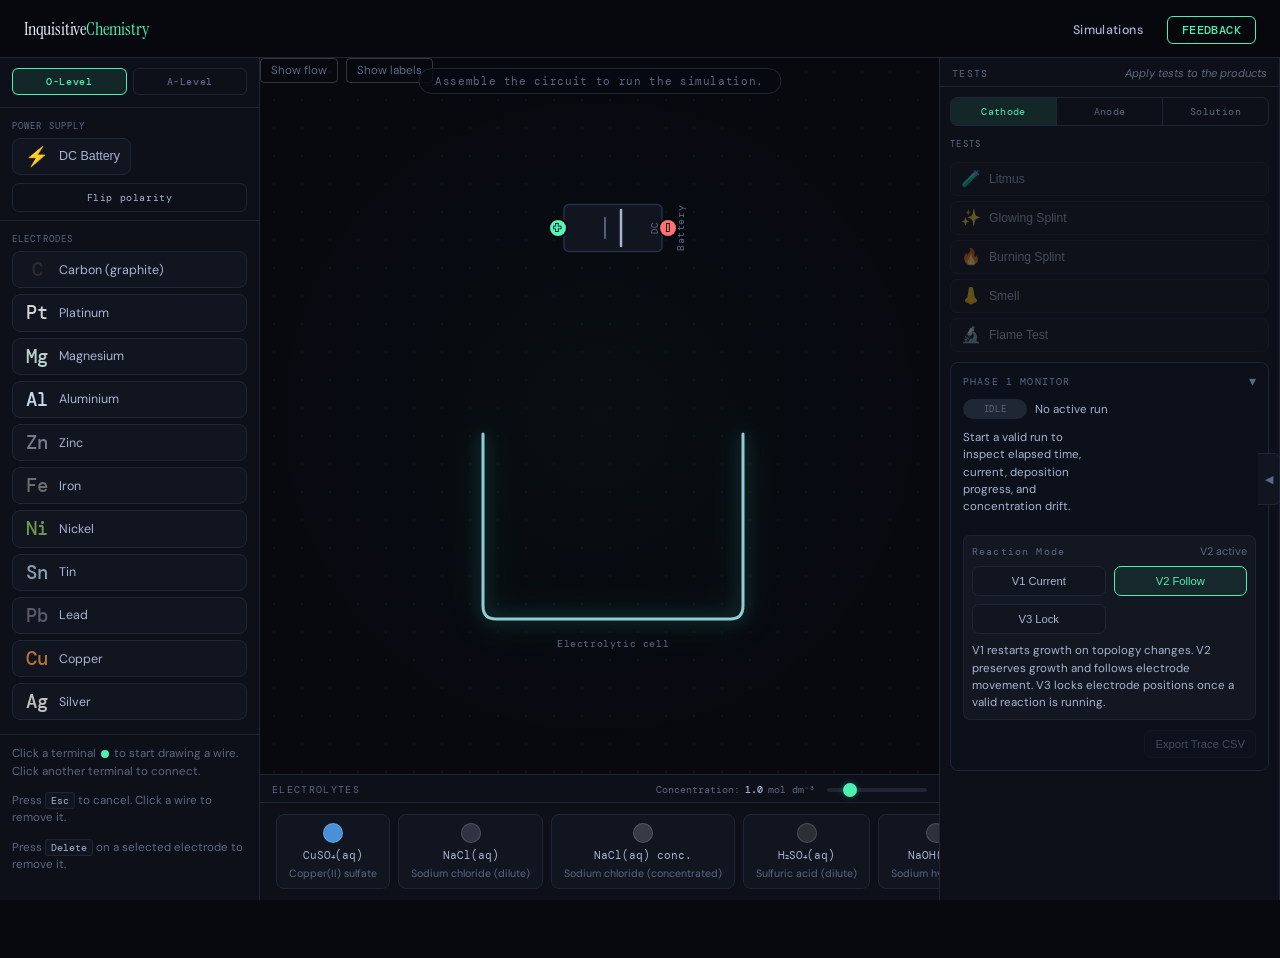
==== commit fcad6aae: "feat: update chem_lab, electrochem_lab, and titration_lab - chem_lab: add teacher module (ActivityEd" ====
--- a/electrochem_lab/index.html
+++ b/electrochem_lab/index.html
@@ -13,11 +13,10 @@
 
   <!-- ── Nav ──────────────────────────────────────────────────────────────── -->
   <nav>
-    <a class="nav-logo" href="../../website/index.html">Inquisitive<span>Chemistry</span></a>
+    <a class="nav-logo" href="../index.html">Inquisitive<span>Chemistry</span></a>
     <ul class="nav-links">
-      <li><a href="../../website/index.html#simulations">Simulations</a></li>
-      <li><a href="../../website/index.html#teachers">For Teachers</a></li>
-      <li><a class="nav-cta" href="../../website/index.html#feedback">FEEDBACK</a></li>
+      <li><a href="../../website/index.html#subjects">Simulations</a></li>
+      <li><a class="nav-cta" href="../../website/index.html#contact">FEEDBACK</a></li>
     </ul>
   </nav>
 
@@ -45,6 +44,10 @@
           <span class="comp-symbol" style="color:#4df0b0">⚡</span>
           <span class="comp-name">DC Battery</span>
           <span class="comp-badge badge-fixed" id="battery-badge">Included</span>
+        </button>
+        <button id="battery-flip" class="battery-flip-btn"
+                type="button" title="Flip the battery polarity (+/−)">
+          Flip polarity
         </button>
       </div>
 
@@ -87,6 +90,11 @@
                aria-live="polite" aria-atomic="true">
             Assemble the circuit to run the simulation.
           </div>
+          <button id="flow-toggle" class="polarity-toggle-btn flow-toggle-btn"
+                  type="button" aria-pressed="false"
+                  title="Show/hide electron and ion flow hints">
+            Show flow
+          </button>
           <button id="polarity-toggle" class="polarity-toggle-btn"
                   type="button" aria-pressed="false"
                   title="Show/hide anode and cathode labels">
--- a/electrochem_lab/electrochem.css
+++ b/electrochem_lab/electrochem.css
@@ -1,61 +1,51 @@
-/**
- * electrochem.css
- * Layout and design tokens for the Electrochemistry Lab.
- * Matches the InquisitiveChemistry design system (chem-lab.css palette).
- *
- * Layout zones (flex row):
- *   [component-panel 220px] [center-area flex:1] [test-panel 180px] [obs-panel 0→320px]
- *
- * center-area is a flex column:
- *   [circuit-wrap flex:1] [electrolyte-panel 120px]
- */
-
-/* ── Reset ───────────────────────────────────────────────────────────────── */
-*, *::before, *::after { box-sizing: border-box; margin: 0; padding: 0; }
-
-/* ── Design tokens ────────────────────────────────────────────────────────── */
+/* ── Reset & Root ───────────────────────────────────────────────────────── */
+*, *::before, *::after {
+  box-sizing: border-box;
+  margin: 0;
+  padding: 0;
+}
+
 :root {
-  --nav-h:          52px;
-
-  /* Palette — identical to chem-lab */
-  --bg:             #07090f;
-  --surface:        #0d1018;
-  --surface2:       #111520;
-  --panel-border:   #1e2535;
-  --border2:        #263045;
-  --text:           #eef2ff;
-  --text-mid:       #a8b4d0;
-  --text-dim:       #5a6882;
-  --accent:         #4df0b0;
-  --accent2:        #38d49a;
-  --glow:           rgba(77,240,176,0.15);
-  --glow-strong:    rgba(77,240,176,0.35);
-  --danger:         #ff6b6b;
-  --btn-hover:      rgba(77,240,176,0.07);
-
-  /* Circuit-specific */
-  --wire-dead:      #3a4a66;
-  --wire-live:      #4df0b0;
-  --wire-preview:   rgba(77,240,176,0.55);
-  --wire-selected:  #ffdd55;
-  --terminal-idle:  #4a5a7a;
-  --terminal-hover: #4df0b0;
-  --terminal-conn:  #38d49a;
-  --slot-empty:     rgba(136,153,187,0.30);
-  --slot-filled:    rgba(77,240,176,0.25);
-  --beaker-glass:   rgba(160,200,255,0.22);
-  --beaker-live:    rgba(77,240,176,0.12);
-  --electrode-live: rgba(77,240,176,0.20);
-
-  /* Panel widths */
-  --comp-panel-w:   220px;
-  --test-panel-w:   180px;
-  --obs-panel-w:    320px;
-  --electrolyte-h:  116px;
-}
-
-/* ── Base ─────────────────────────────────────────────────────────────────── */
-html, body {
+  --bg: #07090f;
+  --surface: #0d1018;
+  --surface2: #111520;
+  --panel-border: #1e2535;
+  --border2: #263045;
+  --accent: #4df0b0;
+  --accent2: #38d49a;
+  --gold: #ffd166;
+  --purple: #c77dff;
+  --red: #ff6b6b;
+  --blue: #4d9fff;
+  --teal: #5cffee;
+  --text: #eef2ff;
+  --text-main: #eef2ff;
+  --text-mid: #a8b4d0;
+  --text-dim: #5a6882;
+  --glow: rgba(77,240,176,0.15);
+  --glow-strong: rgba(77,240,176,0.32);
+  --btn-hover: rgba(255,255,255,0.04);
+  --nav-h: 58px;
+  --comp-panel-w: 260px;
+  --test-panel-w: 340px;
+  --obs-panel-w: 380px;
+  --electrolyte-h: 126px;
+  --danger: #ff6b6b;
+  --beaker-glass: rgba(200,220,255,0.16);
+  --terminal-idle: #7f8ca8;
+  --terminal-hover: #c5d6f5;
+  --terminal-conn: #4df0b0;
+  --wire-dead: #8899bb;
+  --wire-live: #4df0b0;
+  --wire-selected: #ffd166;
+  --wire-preview: rgba(77,240,176,0.52);
+}
+
+html {
+  height: 100%;
+}
+
+body {
   height: 100%;
   font-family: 'DM Sans', sans-serif;
   font-size: 14px;
@@ -217,10 +207,36 @@
   border-radius: 4px;
   letter-spacing: 0.04em;
   flex-shrink: 0;
-}
+  display: none;  /* hidden until Show labels is active */
+}
+#comp-electrode-group.show-labels .comp-badge { display: inline-block; }
 .badge-inert    { background: rgba(136,153,187,0.15); color: var(--text-dim); border: 1px solid var(--panel-border); }
 .badge-reactive { background: rgba(77,240,176,0.08);  color: var(--accent);   border: 1px solid rgba(77,240,176,0.25); }
 .badge-fixed    { background: transparent; color: var(--text-dim); border: 1px solid var(--panel-border); }
+
+.battery-flip-btn {
+  width: 100%;
+  margin-top: 2px;
+  padding: 7px 10px;
+  border-radius: 7px;
+  border: 1px solid var(--panel-border);
+  background: transparent;
+  color: var(--text-mid);
+  font-family: 'DM Mono', monospace;
+  font-size: 0.62rem;
+  letter-spacing: 0.06em;
+  cursor: pointer;
+  transition: all 0.18s;
+}
+.battery-flip-btn:hover:not(:disabled) {
+  border-color: var(--accent);
+  color: var(--accent);
+  background: rgba(77,240,176,0.06);
+}
+.battery-flip-btn:disabled {
+  opacity: 0.45;
+  cursor: not-allowed;
+}
 
 /* Hint text */
 .panel-hint {
@@ -385,6 +401,7 @@
   background: var(--surface);
   border-left: 1px solid var(--panel-border);
   position: relative;  /* for obs-toggle positioning */
+  overflow-x: hidden;
 }
 #test-controls {
   flex: 1;
@@ -473,6 +490,8 @@
   overflow-y: auto;
   padding: 12px;
 }
+#obs-observations[hidden],
+#obs-equations[hidden] { display: none; }
 
 /* Export buttons */
 #obs-export {
@@ -536,11 +555,31 @@
 .battery-pole-label {
   font-family: 'DM Mono', monospace;
   font-size: 14px;
-  font-weight: 600;
+  font-weight: 700;
   text-anchor: middle;
+  paint-order: stroke fill;
+  stroke: rgba(6, 10, 18, 0.95);
+  stroke-width: 1.8;
 }
 .pole-pos { fill: var(--accent); }
 .pole-neg { fill: var(--danger); }
+.battery-terminal-pos {
+  fill: rgba(86, 250, 191, 0.98);
+  stroke: rgba(3, 8, 14, 0.9);
+  stroke-width: 2.2;
+}
+.battery-terminal-neg {
+  fill: rgba(255, 116, 116, 0.98);
+  stroke: rgba(3, 8, 14, 0.9);
+  stroke-width: 2.2;
+}
+
+@keyframes ltWispRise {
+  0%   { transform: translateY(0); opacity: 0; }
+  25%  { opacity: 0.45; }
+  80%  { opacity: 0.22; }
+  100% { transform: translateY(-28px); opacity: 0; }
+}
 
 /* ── Electrode ───────────────────────────────────────────────────────────── */
 .electrode-rod {
@@ -553,16 +592,28 @@
   font-size: 16px;
   font-weight: 500;
   fill: var(--text);
+  text-rendering: geometricPrecision;
+  paint-order: stroke fill;
+  stroke: rgba(6, 10, 18, 0.9);
+  stroke-width: 0.7;
 }
 .electrode-name-label {
   font-family: 'DM Sans', sans-serif;
-  font-size: 9px;
+  font-size: 10px;
   fill: var(--text-dim);
+  text-rendering: geometricPrecision;
+  paint-order: stroke fill;
+  stroke: rgba(6, 10, 18, 0.9);
+  stroke-width: 0.45;
 }
 .polarity-label {
   font-family: 'DM Mono', monospace;
   font-size: 9px;
   fill: var(--accent);
+  text-rendering: geometricPrecision;
+  paint-order: stroke fill;
+  stroke: rgba(6, 10, 18, 0.9);
+  stroke-width: 0.45;
   /* hidden by default — revealed when #circuit-svg has .show-polarity */
   display: none;
 }
@@ -604,24 +655,48 @@
   color: var(--accent);
   background: rgba(77,240,176,0.08);
 }
+.flow-toggle-btn[aria-pressed="true"] {
+  border-color: rgba(96, 192, 255, 0.8);
+  color: #9dd8ff;
+  background: rgba(96, 192, 255, 0.12);
+}
 .electrode-node.electrode-submerged .electrode-rod {
   filter: drop-shadow(0 0 4px var(--accent));
 }
 
 /* ── Beaker ──────────────────────────────────────────────────────────────── */
-.beaker-glass-wall {
-  stroke: var(--beaker-glass);
-  stroke-width: 4;
+.beaker-node {
+  transition: filter 0.2s ease;
+}
+.beaker-body-front {
+  fill: none;
+  stroke: rgba(150, 216, 226, 0.95);
+  stroke-width: 3;
+  stroke-linecap: round;
+  stroke-linejoin: round;
+  filter:
+    drop-shadow(0 0 8px rgba(64, 212, 208, 0.42))
+    drop-shadow(0 0 16px rgba(92, 242, 170, 0.28));
+  transition: stroke 0.2s ease, filter 0.2s ease;
+}
+.beaker-liquid-fill {
+  transition: opacity 0.18s ease;
+  fill-opacity: 0.18;
 }
 .beaker-electrolyte-label {
   font-family: 'DM Mono', monospace;
-  font-size: 11px;
-  fill: rgba(255,255,255,0.55);
+  font-size: 12px;
+  fill: rgba(214,225,247,0.72);
   text-anchor: middle;
 }
-.beaker-node.beaker-live .beaker-glass-wall {
-  stroke: rgba(77,240,176,0.35);
-  filter: url(#glow-filter);
+.beaker-node.beaker-live .beaker-body-front {
+  stroke: rgba(178, 246, 227, 1);
+  filter:
+    drop-shadow(0 0 10px rgba(74, 226, 218, 0.66))
+    drop-shadow(0 0 24px rgba(118, 255, 188, 0.44));
+}
+.beaker-node.beaker-live {
+  filter: none;
 }
 
 /* ── Shared node styles ──────────────────────────────────────────────────── */
@@ -641,6 +716,8 @@
   cursor: crosshair;
   transition: fill 0.15s;
 }
+.terminal-dot.battery-terminal-pos { fill: rgba(86, 250, 191, 0.98); }
+.terminal-dot.battery-terminal-neg { fill: rgba(255, 116, 116, 0.98); }
 .terminal-dot:hover { fill: var(--terminal-hover); }
 .terminal-dot.terminal-connected { fill: var(--terminal-conn); }
 
@@ -650,9 +727,6 @@
 /* Live state (circuit closed) */
 .circuit-node.node-live .battery-body {
   stroke: rgba(77,240,176,0.45);
-  filter: url(#glow-filter);
-}
-.electrode-node.node-live .electrode-rod {
   filter: url(#glow-filter);
 }
 .electrode-node.polarity-anode  .polarity-label { fill: var(--danger); }
@@ -960,6 +1034,264 @@
   color: var(--text-mid);
   font-size: 0.76rem;
   line-height: 1.5;
+}
+
+.phase-debug {
+  border: 1px solid var(--panel-border);
+  border-radius: 8px;
+  background: rgba(11, 16, 28, 0.78);
+  overflow: hidden;
+  flex-shrink: 0;
+}
+
+.phase-debug-toggle {
+  width: 100%;
+  display: flex;
+  align-items: center;
+  justify-content: space-between;
+  padding: 10px 12px;
+  border: none;
+  background: transparent;
+  color: var(--text);
+  cursor: pointer;
+}
+
+.phase-debug-title {
+  font-family: 'DM Mono', monospace;
+  font-size: 0.60rem;
+  letter-spacing: 0.12em;
+  color: var(--text-dim);
+}
+
+.phase-debug-toggle-symbol {
+  color: var(--text-dim);
+  font-size: 0.9rem;
+}
+
+.phase-debug-body {
+  display: flex;
+  flex-direction: column;
+  gap: 10px;
+  padding: 0 12px 12px;
+}
+
+.phase-debug-body--hidden {
+  display: none;
+}
+
+.phase-debug-status {
+  display: flex;
+  align-items: center;
+  gap: 8px;
+  flex-wrap: wrap;
+}
+
+.phase-debug-pill {
+  display: inline-flex;
+  align-items: center;
+  justify-content: center;
+  min-width: 64px;
+  padding: 4px 8px;
+  border-radius: 999px;
+  font-family: 'DM Mono', monospace;
+  font-size: 0.58rem;
+  letter-spacing: 0.08em;
+  text-transform: uppercase;
+  background: rgba(136,153,187,0.16);
+  color: var(--text-dim);
+}
+
+.phase-debug-status--good .phase-debug-pill {
+  background: rgba(77,240,176,0.14);
+  color: var(--accent);
+}
+
+.phase-debug-status--warn .phase-debug-pill {
+  background: rgba(255, 196, 87, 0.15);
+  color: #ffc457;
+}
+
+.phase-debug-note {
+  font-size: 0.72rem;
+  color: var(--text-mid);
+}
+
+.phase-debug-metrics {
+  display: grid;
+  grid-template-columns: repeat(2, minmax(0, 1fr));
+  gap: 8px;
+}
+
+.phase-debug-charts {
+  display: flex;
+  flex-direction: column;
+  gap: 8px;
+}
+
+.phase-debug-mode {
+  display: flex;
+  flex-direction: column;
+  gap: 8px;
+  padding: 8px;
+  border-radius: 7px;
+  background: rgba(255,255,255,0.03);
+  border: 1px solid rgba(255,255,255,0.05);
+}
+
+.phase-debug-mode-note {
+  font-size: 0.68rem;
+  color: var(--text-dim);
+}
+
+.phase-debug-mode-buttons {
+  display: grid;
+  grid-template-columns: repeat(2, minmax(0, 1fr));
+  gap: 8px;
+}
+
+.phase-debug-mode-btn {
+  padding: 8px 10px;
+  border-radius: 7px;
+  border: 1px solid var(--panel-border);
+  background: var(--surface2);
+  color: var(--text-mid);
+  font-size: 0.70rem;
+  cursor: pointer;
+}
+
+.phase-debug-mode-btn.active {
+  border-color: var(--accent);
+  color: var(--accent);
+  background: rgba(77,240,176,0.08);
+}
+
+.phase-debug-handle-head {
+  display: flex;
+  align-items: center;
+  justify-content: space-between;
+  gap: 8px;
+}
+
+.phase-debug-chart-card {
+  display: flex;
+  flex-direction: column;
+  gap: 6px;
+  padding: 8px;
+  border-radius: 7px;
+  background: rgba(255,255,255,0.03);
+  border: 1px solid rgba(255,255,255,0.05);
+}
+
+.phase-debug-chart-head {
+  display: flex;
+  align-items: center;
+  justify-content: space-between;
+  gap: 8px;
+}
+
+.phase-debug-chart-title,
+.phase-debug-chart-subtitle {
+  font-family: 'DM Mono', monospace;
+  font-size: 0.56rem;
+  letter-spacing: 0.08em;
+  text-transform: uppercase;
+}
+
+.phase-debug-chart-title {
+  color: var(--text-mid);
+}
+
+.phase-debug-chart-subtitle {
+  color: var(--text-dim);
+}
+
+.phase-debug-chart {
+  width: 100%;
+  height: 56px;
+  display: block;
+}
+
+.phase-debug-chart-axis {
+  stroke: rgba(255,255,255,0.12);
+  stroke-width: 1;
+}
+
+.phase-debug-metric {
+  display: flex;
+  flex-direction: column;
+  gap: 3px;
+  padding: 8px;
+  border-radius: 7px;
+  background: rgba(255,255,255,0.03);
+  border: 1px solid rgba(255,255,255,0.05);
+}
+
+.phase-debug-metric-label {
+  font-family: 'DM Mono', monospace;
+  font-size: 0.56rem;
+  letter-spacing: 0.08em;
+  text-transform: uppercase;
+  color: var(--text-dim);
+}
+
+.phase-debug-metric-value {
+  font-size: 0.72rem;
+  line-height: 1.4;
+  color: var(--text);
+  word-break: break-word;
+}
+
+.phase-debug-warnings {
+  display: flex;
+  flex-direction: column;
+  gap: 6px;
+}
+
+.phase-debug-actions {
+  display: flex;
+  justify-content: flex-end;
+}
+
+.phase-debug-export {
+  padding: 7px 10px;
+  border-radius: 7px;
+  border: 1px solid var(--panel-border);
+  background: var(--surface2);
+  color: var(--text-mid);
+  font-size: 0.70rem;
+  cursor: pointer;
+  transition: border-color 0.18s, background 0.18s, color 0.18s;
+}
+
+.phase-debug-export:hover:not(:disabled) {
+  border-color: var(--accent);
+  color: var(--text);
+  background: rgba(77,240,176,0.05);
+}
+
+.phase-debug-export:disabled {
+  opacity: 0.35;
+  cursor: not-allowed;
+}
+
+.phase-debug-warnings--hidden {
+  display: none;
+}
+
+.phase-debug-warning,
+.phase-debug-ok,
+.phase-debug-empty {
+  font-size: 0.72rem;
+  line-height: 1.5;
+  color: var(--text-mid);
+}
+
+.phase-debug-warning {
+  color: #ffc457;
+}
+
+.phase-debug-ok {
+  color: var(--accent);
 }
 
 /* ═══════════════════════════════════════════════════════════════════════════
